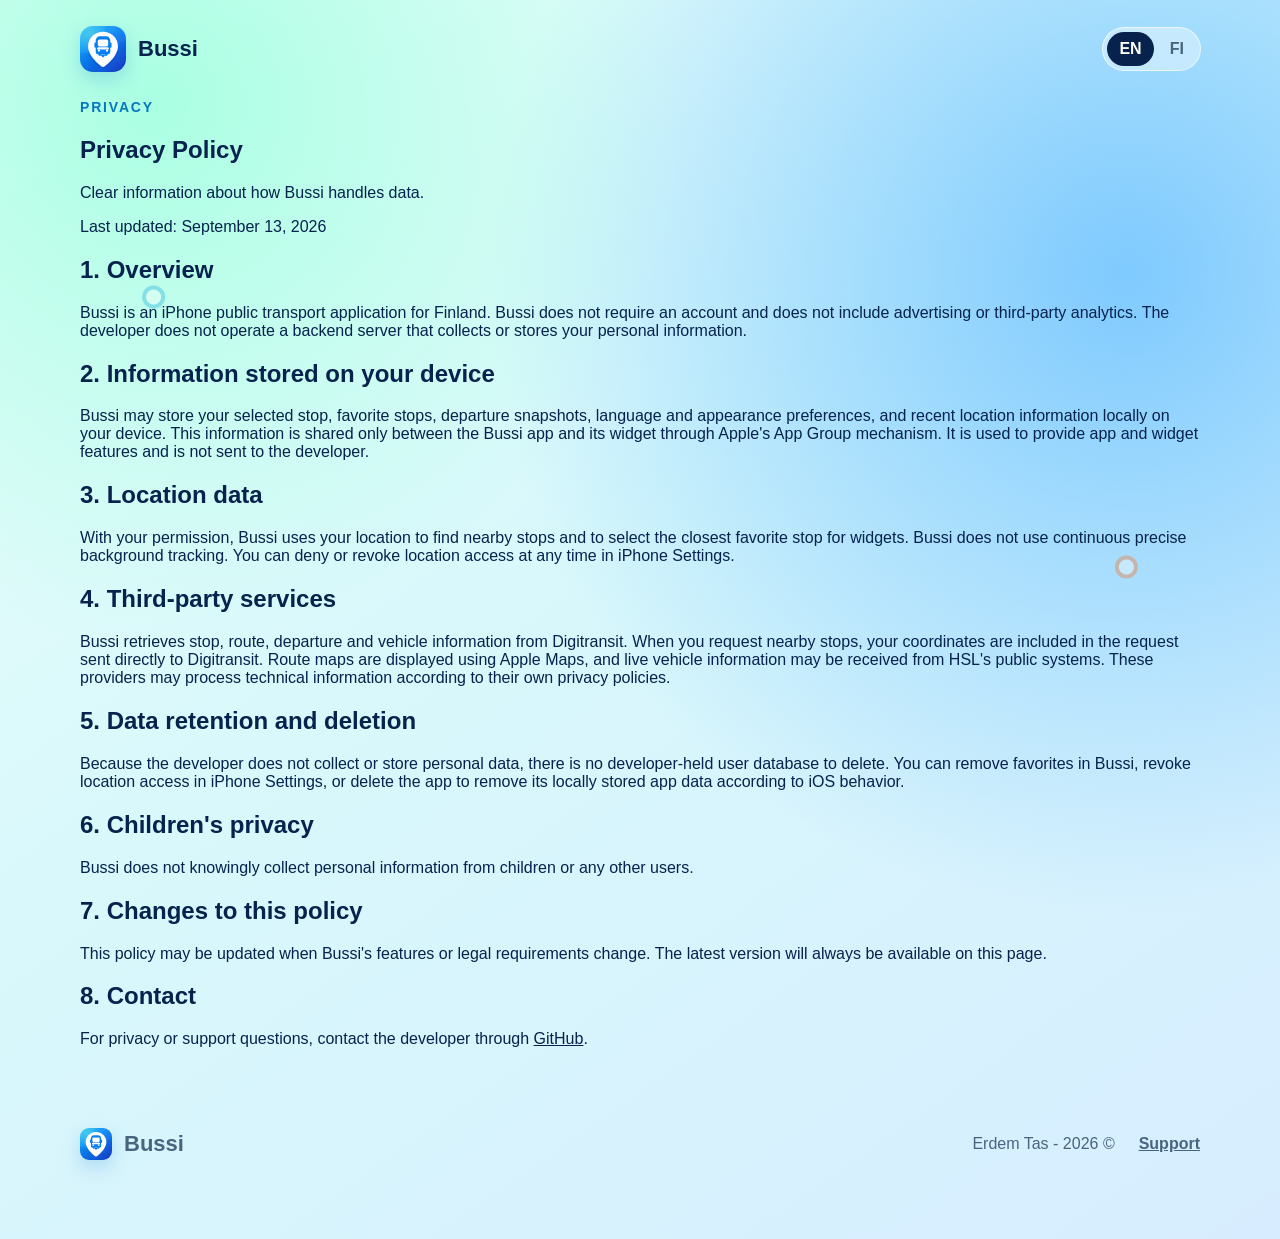
==== privacy/index.html @ 8a1efcf0 "Add bilingual standalone privacy policy" ====
<!doctype html>
<html lang="en">
<head>
  <meta charset="utf-8">
  <meta name="viewport" content="width=device-width, initial-scale=1">
  <meta name="description" content="Privacy Policy for the Bussi iPhone app.">
  <meta name="theme-color" content="#68d9e6">
  <title>Bussi – Privacy Policy</title>
  <link rel="icon" href="../assets/bussi-icon.svg">
  <link rel="stylesheet" href="../styles.css">
</head>
<body>
  <div class="route-lines" aria-hidden="true"></div>
  <header class="topbar">
    <a class="brand" href="../" aria-label="Bussi Support home">
      <img src="../assets/bussi-icon.svg" alt="Bussi app icon">
      <span>Bussi</span>
    </a>
    <nav aria-label="Language">
      <button class="language active" type="button" data-language="en">EN</button>
      <button class="language" type="button" data-language="fi">FI</button>
    </nav>
  </header>

  <main class="privacy-page">
    <section class="privacy-hero">
      <div class="eyebrow" data-en="Privacy" data-fi="Tietosuoja">Privacy</div>
      <h1 data-en="Privacy Policy" data-fi="Tietosuojaseloste">Privacy Policy</h1>
      <p data-en="Clear information about how Bussi handles data." data-fi="Selkeä kuvaus siitä, miten Bussi käsittelee tietoja.">Clear information about how Bussi handles data.</p>
    </section>

    <article class="privacy-document">
      <p class="updated" data-en="Last updated: September 13, 2026" data-fi="Päivitetty viimeksi: 13. syyskuuta 2026">Last updated: September 13, 2026</p>

      <h2 data-en="1. Overview" data-fi="1. Yleistä">1. Overview</h2>
      <p data-en="Bussi is an iPhone public transport application for Finland. Bussi does not require an account and does not include advertising or third-party analytics. The developer does not operate a backend server that collects or stores your personal information." data-fi="Bussi on Suomessa käytettävä iPhonen joukkoliikennesovellus. Bussi ei vaadi käyttätiliä eikä sisällä mainontaa tai kolmannen osapuolen analytiikkaa. Kehittäjä ei ylläpidä taustapalvelinta, joka keräisi tai tallentaisi henkilötietojasi.">Bussi is an iPhone public transport application for Finland. Bussi does not require an account and does not include advertising or third-party analytics. The developer does not operate a backend server that collects or stores your personal information.</p>

      <h2 data-en="2. Information stored on your device" data-fi="2. Laitteellesi tallennettavat tiedot">2. Information stored on your device</h2>
      <p data-en="Bussi may store your selected stop, favorite stops, departure snapshots, language and appearance preferences, and recent location information locally on your device. This information is shared only between the Bussi app and its widget through Apple's App Group mechanism. It is used to provide app and widget features and is not sent to the developer." data-fi="Bussi voi tallentaa valitun pysäkin, suosikkipysäkit, lähtötilanteen, kieli- ja ulkoasuasetukset sekä viimeisimmän sijaintitiedon paikallisesti laitteellesi. Tiedot jaetaan vain Bussi-sovelluksen ja sen widgetin välillä Applen App Group -mekanismilla. Niitä käytetään sovelluksen ja widgetin toimintoihin, eikä niitä lähetetä kehittäjälle.">Bussi may store your selected stop, favorite stops, departure snapshots, language and appearance preferences, and recent location information locally on your device. This information is shared only between the Bussi app and its widget through Apple's App Group mechanism. It is used to provide app and widget features and is not sent to the developer.</p>

      <h2 data-en="3. Location data" data-fi="3. Sijaintitiedot">3. Location data</h2>
      <p data-en="With your permission, Bussi uses your location to find nearby stops and to select the closest favorite stop for widgets. Bussi does not use continuous precise background tracking. You can deny or revoke location access at any time in iPhone Settings." data-fi="Luvallasi Bussi käyttää sijaintiasi lähellä olevien pysäkkien löytämiseen ja widgetissä näytettävän lähimmän suosikkipysäkin valintaan. Bussi ei käytä jatkuvaa tarkkaa taustaseurantaa. Voit estää tai perua sijaintiluvan milloin tahansa iPhonen asetuksissa.">With your permission, Bussi uses your location to find nearby stops and to select the closest favorite stop for widgets. Bussi does not use continuous precise background tracking. You can deny or revoke location access at any time in iPhone Settings.</p>

      <h2 data-en="4. Third-party services" data-fi="4. Kolmannen osapuolen palvelut">4. Third-party services</h2>
      <p data-en="Bussi retrieves stop, route, departure and vehicle information from Digitransit. When you request nearby stops, your coordinates are included in the request sent directly to Digitransit. Route maps are displayed using Apple Maps, and live vehicle information may be received from HSL's public systems. These providers may process technical information according to their own privacy policies." data-fi="Bussi hakee pysäkki-, reitti-, lähtö- ja ajoneuvotietoja Digitransitista. Kun pyydät lähellä olevia pysäkkejä, koordinaattisi sisältyvät suoraan Digitransitille lähetettävään pyyntöön. Reittikartat näytetään Apple Mapsilla, ja reaaliaikaisia ajoneuvotietoja voidaan vastaanottaa HSL:n julkisista järjestelmistä. Nämä palveluntarjoajat voivat käsitellä teknisiä tietoja omien tietosuojakäytäntöjensä mukaisesti.">Bussi retrieves stop, route, departure and vehicle information from Digitransit. When you request nearby stops, your coordinates are included in the request sent directly to Digitransit. Route maps are displayed using Apple Maps, and live vehicle information may be received from HSL's public systems. These providers may process technical information according to their own privacy policies.</p>

      <h2 data-en="5. Data retention and deletion" data-fi="5. Tietojen säilytys ja poistaminen">5. Data retention and deletion</h2>
      <p data-en="Because the developer does not collect or store personal data, there is no developer-held user database to delete. You can remove favorites in Bussi, revoke location access in iPhone Settings, or delete the app to remove its locally stored app data according to iOS behavior." data-fi="Koska kehittäjä ei kerää tai tallenna henkilötietoja, kehittäjällä ei ole poistettavaa käyttäjätietokantaa. Voit poistaa suosikit Bussissa, perua sijaintiluvan iPhonen asetuksissa tai poistaa sovelluksen, jolloin sen paikalliset tiedot poistuvat iOS:n toimintaperiaatteiden mukaisesti.">Because the developer does not collect or store personal data, there is no developer-held user database to delete. You can remove favorites in Bussi, revoke location access in iPhone Settings, or delete the app to remove its locally stored app data according to iOS behavior.</p>

      <h2 data-en="6. Children's privacy" data-fi="6. Lasten tietosuoja">6. Children's privacy</h2>
      <p data-en="Bussi does not knowingly collect personal information from children or any other users." data-fi="Bussi ei tietoisesti kerää henkilötietoja lapsilta eikä muilta käyttäjiltä.">Bussi does not knowingly collect personal information from children or any other users.</p>

      <h2 data-en="7. Changes to this policy" data-fi="7. Muutokset tähän selosteeseen">7. Changes to this policy</h2>
      <p data-en="This policy may be updated when Bussi's features or legal requirements change. The latest version will always be available on this page." data-fi="Tätä selostetta voidaan päivittää Bussin toimintojen tai lakisääteisten vaatimusten muuttuessa. Uusin versio on aina saatavilla tällä sivulla.">This policy may be updated when Bussi's features or legal requirements change. The latest version will always be available on this page.</p>

      <h2 data-en="8. Contact" data-fi="8. Yhteystiedot">8. Contact</h2>
      <p><span data-en="For privacy or support questions, contact the developer through " data-fi="Tietosuoja- ja tukikysymyksissä ota yhteyttä kehittäjään ">For privacy or support questions, contact the developer through </span><a href="https://github.com/erdemtas-et/bussi-support/issues/new">GitHub</a>.</p>
    </article>
  </main>

  <footer>
    <div class="brand compact"><img src="../assets/bussi-icon.svg" alt=""><span>Bussi</span></div>
    <p>Erdem Tas - 2026 ©</p>
    <a href="../" data-en="Support" data-fi="Tuki">Support</a>
  </footer>

  <script src="../script.js"></script>
</body>
</html>
---- styles.css ----
:root {
  color-scheme: light dark;
  --ink: #06224d;
  --muted: #48647e;
  --blue: #0a84ff;
  --card: rgba(255, 255, 255, .78);
  --line: rgba(9, 53, 93, .12);
  --shadow: 0 22px 70px rgba(0, 64, 105, .14);
}

* { box-sizing: border-box; }
html { scroll-behavior: smooth; }
body {
  margin: 0;
  min-height: 100vh;
  color: var(--ink);
  font-family: -apple-system, BlinkMacSystemFont, "SF Pro Display", "Segoe UI", sans-serif;
  background:
    radial-gradient(circle at 12% 8%, rgba(166, 255, 225, .95), transparent 34rem),
    radial-gradient(circle at 88% 22%, rgba(111, 194, 255, .85), transparent 40rem),
    linear-gradient(145deg, #ecfffb 0%, #d8f8fb 44%, #d7edff 100%);
}

a { color: inherit; }
.route-lines {
  position: fixed;
  inset: 0;
  pointer-events: none;
  opacity: .35;
  background:
    radial-gradient(circle at 12% 33%, white 0 7px, #19a9df 8px 11px, transparent 12px),
    radial-gradient(circle at 88% 63%, white 0 7px, #ff6b18 8px 11px, transparent 12px);
}

.topbar, main, footer { width: min(1120px, calc(100% - 40px)); margin-inline: auto; }
.topbar {
  position: relative;
  z-index: 3;
  display: flex;
  align-items: center;
  justify-content: space-between;
  padding: 26px 0;
}
.brand { display: inline-flex; align-items: center; gap: 12px; font-size: 22px; font-weight: 760; text-decoration: none; }
.brand img { width: 46px; height: 46px; border-radius: 13px; box-shadow: 0 8px 20px rgba(0, 112, 210, .2); }
.brand.compact img { width: 32px; height: 32px; border-radius: 9px; }
nav { display: flex; gap: 4px; padding: 4px; border: 1px solid rgba(255,255,255,.65); border-radius: 999px; background: rgba(255,255,255,.4); backdrop-filter: blur(20px); }
.language { border: 0; border-radius: 999px; padding: 8px 12px; color: var(--muted); background: transparent; font: inherit; font-weight: 700; cursor: pointer; }
.language.active { color: white; background: var(--ink); }

.hero { position: relative; z-index: 1; padding: 95px 0 80px; text-align: center; }
.eyebrow, .legal-heading > span { display: inline-block; color: #0876bf; font-size: 14px; font-weight: 760; letter-spacing: .13em; text-transform: uppercase; }
.hero h1 { max-width: 850px; margin: 18px auto; font-size: clamp(48px, 8vw, 92px); line-height: .97; letter-spacing: -.055em; }
.hero > p { max-width: 710px; margin: 25px auto 0; color: var(--muted); font-size: clamp(19px, 2.4vw, 26px); line-height: 1.45; }
.hero-actions { display: flex; justify-content: center; gap: 12px; margin-top: 35px; }
.hero-actions a { border-radius: 18px; padding: 14px 20px; font-weight: 720; text-decoration: none; }
.primary { color: white; background: var(--ink); box-shadow: 0 12px 30px rgba(6,34,77,.22); }
.secondary { border: 1px solid rgba(6,34,77,.13); background: rgba(255,255,255,.55); backdrop-filter: blur(20px); }
.mode-row { display: flex; flex-wrap: wrap; justify-content: center; gap: 8px; margin-top: 50px; }
.mode { padding: 7px 11px; color: white; border-radius: 11px; font-size: 13px; font-weight: 780; }
.bus { background: #147cec; }.metro { background: #ff671d; }.tram { background: #7651c9; }.rail { background: #8c1d40; }.ferry { background: #008b8b; }

.cards { position: relative; z-index: 1; display: grid; grid-template-columns: repeat(2, minmax(0, 1fr)); gap: 18px; padding: 25px 0 105px; }
.card { display: flex; gap: 18px; min-height: 215px; padding: 28px; border: 1px solid rgba(255,255,255,.82); border-radius: 30px; background: var(--card); box-shadow: var(--shadow); backdrop-filter: blur(24px); }
.card.featured { grid-column: 1 / -1; min-height: 240px; align-items: center; }
.card-icon { flex: 0 0 auto; display: grid; place-items: center; width: 54px; height: 54px; color: white; border-radius: 17px; background: var(--blue); font-size: 28px; font-weight: 800; }
.card-icon.pin { background: #ff671d; }.card-icon.widget { background: #7651c9; }.card-icon.live { color: #27d45b; background: #163d34; }
.card h2 { margin: 4px 0 10px; font-size: 26px; letter-spacing: -.02em; }
.card p, .legal-content p { margin: 0; color: var(--muted); font-size: 16px; line-height: 1.65; }
.text-link { display: inline-block; margin-top: 18px; color: #006bd6; font-weight: 720; text-decoration: none; }

.legal { position: relative; z-index: 1; display: grid; grid-template-columns: .7fr 1.3fr; gap: 70px; padding: 85px 70px; border: 1px solid rgba(255,255,255,.85); border-radius: 38px; background: rgba(255,255,255,.72); box-shadow: var(--shadow); backdrop-filter: blur(26px); }
.legal-heading { position: sticky; top: 30px; align-self: start; }
.legal-heading h2 { margin: 12px 0; font-size: 44px; letter-spacing: -.04em; }
.legal-heading p { color: var(--muted); }
.legal-content h3 { margin: 32px 0 9px; font-size: 20px; }
.legal-content h3:first-child { margin-top: 0; }
.legal-content a { color: #006bd6; font-weight: 700; }

footer { position: relative; z-index: 1; display: flex; align-items: center; gap: 24px; padding: 55px 0 70px; color: var(--muted); }
footer p { margin-left: auto; }
footer a { font-weight: 650; }

@media (prefers-color-scheme: dark) {
  :root { --ink: #f4fbff; --muted: #aac1d4; --card: rgba(8, 28, 48, .72); --line: rgba(255,255,255,.1); --shadow: 0 22px 70px rgba(0,0,0,.25); }
  body { background: radial-gradient(circle at 12% 8%, #164b4a, transparent 34rem), radial-gradient(circle at 88% 22%, #123f70, transparent 40rem), linear-gradient(145deg, #071727, #08243b); }
  nav, .secondary, .legal { background: rgba(8,28,48,.58); border-color: rgba(255,255,255,.12); }
  .language.active, .primary { color: #06224d; background: #eefcff; }
  .eyebrow, .legal-heading > span, .text-link, .legal-content a { color: #5fc8ff; }
}

@media (max-width: 760px) {
  .topbar, main, footer { width: min(100% - 24px, 1120px); }
  .hero { padding: 65px 10px 55px; }
  .hero h1 { font-size: clamp(46px, 15vw, 66px); }
  .hero-actions { flex-direction: column; align-items: stretch; }
  .cards { grid-template-columns: 1fr; padding-bottom: 60px; }
  .card.featured { grid-column: auto; }
  .card { padding: 23px; border-radius: 25px; }
  .legal { grid-template-columns: 1fr; gap: 35px; padding: 34px 24px; border-radius: 28px; }
  .legal-heading { position: static; }
  .legal-heading h2 { font-size: 38px; }
  footer { flex-wrap: wrap; }
  footer p { width: 100%; order: 3; margin: 0; }
}
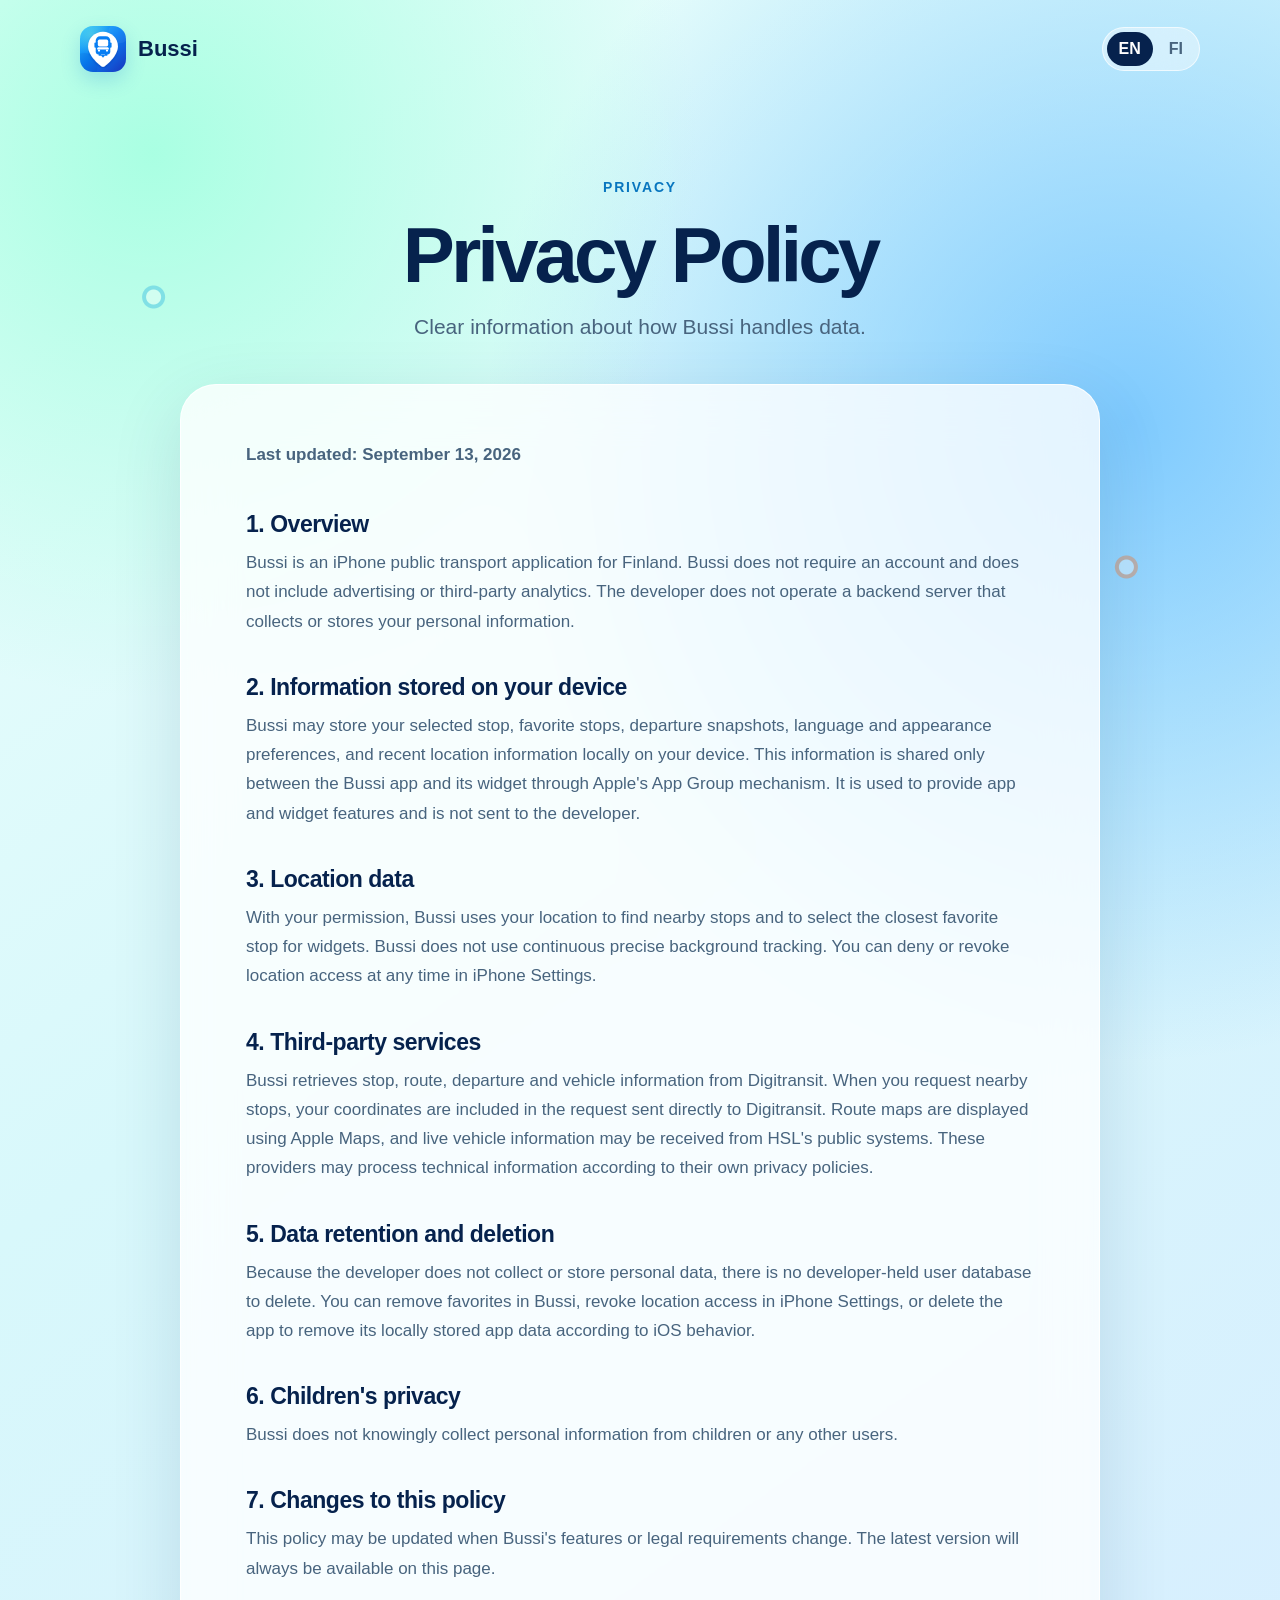
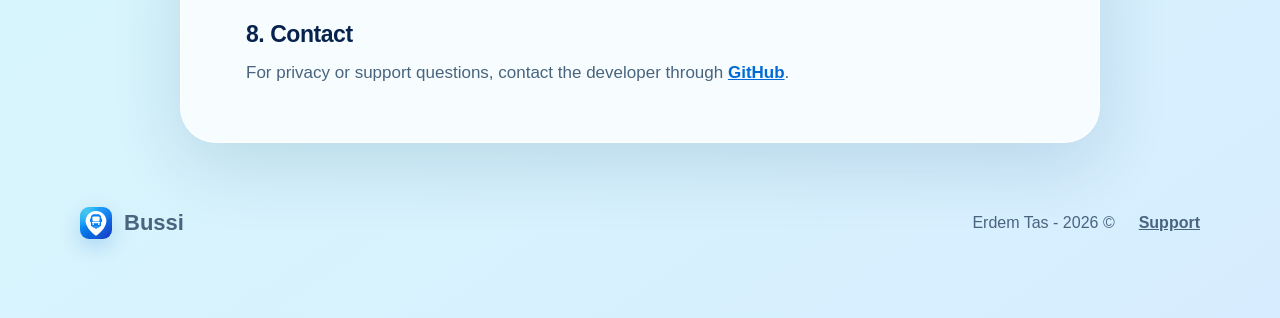
==== commit aa436d95: "Fix Finnish privacy policy wording" ====
--- a/privacy/index.html
+++ b/privacy/index.html
@@ -33,7 +33,7 @@
       <p class="updated" data-en="Last updated: September 13, 2026" data-fi="Päivitetty viimeksi: 13. syyskuuta 2026">Last updated: September 13, 2026</p>
 
       <h2 data-en="1. Overview" data-fi="1. Yleistä">1. Overview</h2>
-      <p data-en="Bussi is an iPhone public transport application for Finland. Bussi does not require an account and does not include advertising or third-party analytics. The developer does not operate a backend server that collects or stores your personal information." data-fi="Bussi on Suomessa käytettävä iPhonen joukkoliikennesovellus. Bussi ei vaadi käyttätiliä eikä sisällä mainontaa tai kolmannen osapuolen analytiikkaa. Kehittäjä ei ylläpidä taustapalvelinta, joka keräisi tai tallentaisi henkilötietojasi.">Bussi is an iPhone public transport application for Finland. Bussi does not require an account and does not include advertising or third-party analytics. The developer does not operate a backend server that collects or stores your personal information.</p>
+      <p data-en="Bussi is an iPhone public transport application for Finland. Bussi does not require an account and does not include advertising or third-party analytics. The developer does not operate a backend server that collects or stores your personal information." data-fi="Bussi on Suomessa käytettävä iPhonen joukkoliikennesovellus. Bussi ei vaadi käyttäjätiliä eikä sisällä mainontaa tai kolmannen osapuolen analytiikkaa. Kehittäjä ei ylläpidä taustapalvelinta, joka keräisi tai tallentaisi henkilötietojasi.">Bussi is an iPhone public transport application for Finland. Bussi does not require an account and does not include advertising or third-party analytics. The developer does not operate a backend server that collects or stores your personal information.</p>
 
       <h2 data-en="2. Information stored on your device" data-fi="2. Laitteellesi tallennettavat tiedot">2. Information stored on your device</h2>
       <p data-en="Bussi may store your selected stop, favorite stops, departure snapshots, language and appearance preferences, and recent location information locally on your device. This information is shared only between the Bussi app and its widget through Apple's App Group mechanism. It is used to provide app and widget features and is not sent to the developer." data-fi="Bussi voi tallentaa valitun pysäkin, suosikkipysäkit, lähtötilanteen, kieli- ja ulkoasuasetukset sekä viimeisimmän sijaintitiedon paikallisesti laitteellesi. Tiedot jaetaan vain Bussi-sovelluksen ja sen widgetin välillä Applen App Group -mekanismilla. Niitä käytetään sovelluksen ja widgetin toimintoihin, eikä niitä lähetetä kehittäjälle.">Bussi may store your selected stop, favorite stops, departure snapshots, language and appearance preferences, and recent location information locally on your device. This information is shared only between the Bussi app and its widget through Apple's App Group mechanism. It is used to provide app and widget features and is not sent to the developer.</p>
--- a/styles.css
+++ b/styles.css
@@ -81,6 +81,17 @@
 footer p { margin-left: auto; }
 footer a { font-weight: 650; }
 
+.privacy-page { position: relative; z-index: 1; max-width: 920px; }
+.privacy-hero { padding: 80px 0 45px; text-align: center; }
+.privacy-hero h1 { margin: 14px 0; font-size: clamp(48px, 7vw, 78px); letter-spacing: -.05em; }
+.privacy-hero p { margin: 0; color: var(--muted); font-size: 21px; }
+.privacy-document { padding: 55px 65px; border: 1px solid rgba(255,255,255,.85); border-radius: 36px; background: var(--card); box-shadow: var(--shadow); backdrop-filter: blur(26px); }
+.privacy-document .updated { margin: 0 0 42px; color: var(--muted); font-weight: 650; }
+.privacy-document h2 { margin: 38px 0 10px; font-size: 23px; letter-spacing: -.02em; }
+.privacy-document h2:first-of-type { margin-top: 0; }
+.privacy-document p { margin: 0; color: var(--muted); font-size: 17px; line-height: 1.72; }
+.privacy-document a { color: #006bd6; font-weight: 700; }
+
 @media (prefers-color-scheme: dark) {
   :root { --ink: #f4fbff; --muted: #aac1d4; --card: rgba(8, 28, 48, .72); --line: rgba(255,255,255,.1); --shadow: 0 22px 70px rgba(0,0,0,.25); }
   body { background: radial-gradient(circle at 12% 8%, #164b4a, transparent 34rem), radial-gradient(circle at 88% 22%, #123f70, transparent 40rem), linear-gradient(145deg, #071727, #08243b); }
@@ -102,4 +113,6 @@
   .legal-heading h2 { font-size: 38px; }
   footer { flex-wrap: wrap; }
   footer p { width: 100%; order: 3; margin: 0; }
+  .privacy-hero { padding: 55px 8px 35px; }
+  .privacy-document { padding: 34px 23px; border-radius: 27px; }
 }
